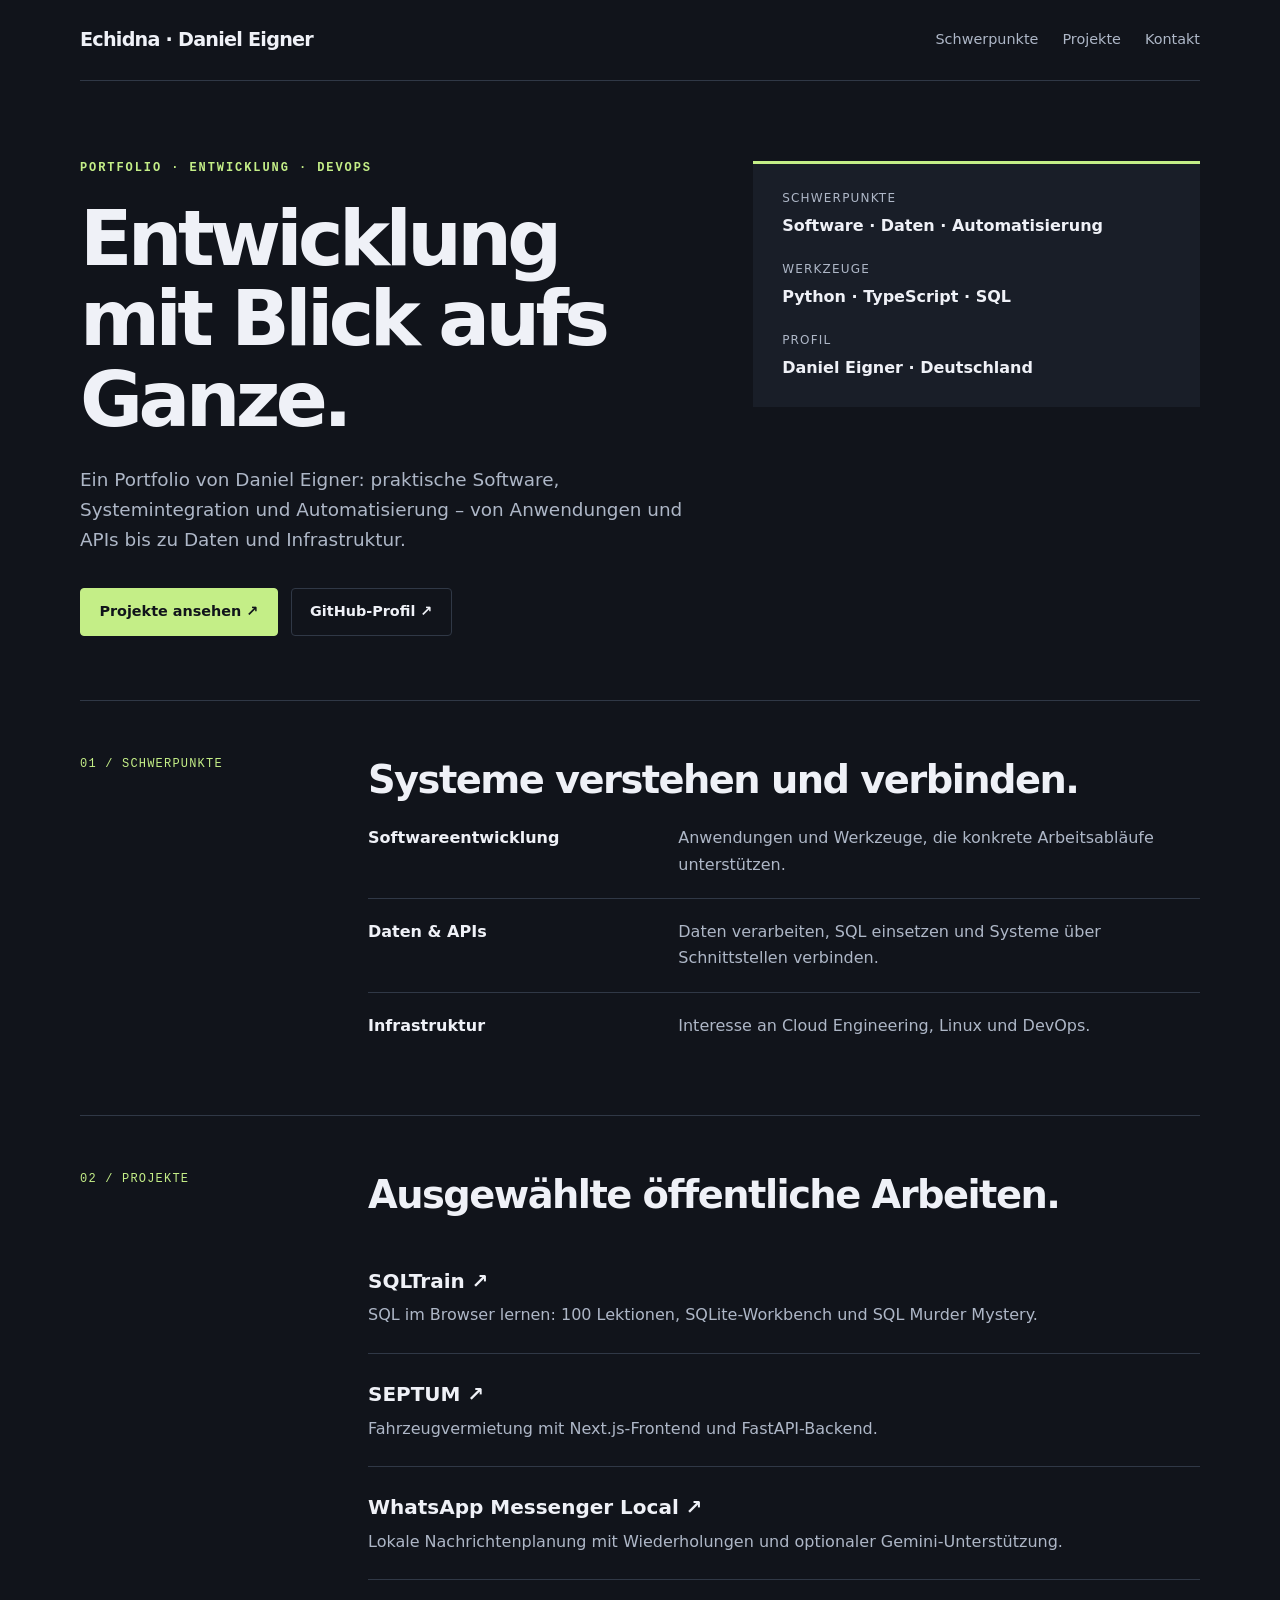
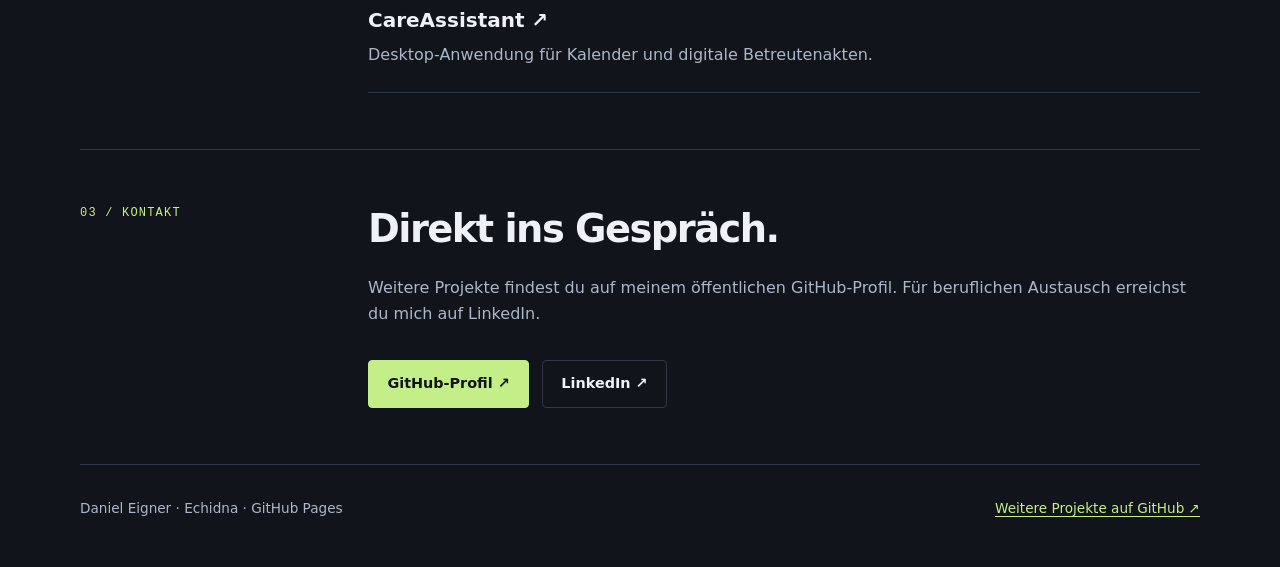
==== docs/echidna/index.html @ 301346eb "Publish Echidna portfolio through the public project website" ====
<!doctype html>
<html lang="de">
<head>
<meta charset="utf-8">
<meta name="viewport" content="width=device-width, initial-scale=1">
<meta name="description" content="Ein Portfolio von Daniel Eigner: praktische Software, Systemintegration und Automatisierung – von Anwendungen und APIs bis zu Daten und Infrastruktur.">
<meta name="color-scheme" content="dark">
<meta property="og:title" content="Echidna · Daniel Eigner">
<meta property="og:description" content="Ein Portfolio von Daniel Eigner: praktische Software, Systemintegration und Automatisierung – von Anwendungen und APIs bis zu Daten und Infrastruktur.">
<meta property="og:type" content="website">
<meta property="og:url" content="https://eige90.github.io/Eige90/echidna/">
<link rel="canonical" href="https://eige90.github.io/Eige90/echidna/">
<link rel="stylesheet" href="site.css">
<title>Echidna · Daniel Eigner · Projektseite</title>
</head>
<body>
<a class="skip" href="#inhalt">Zum Inhalt springen</a>
<header><a class="brand" href="./">Echidna · Daniel Eigner</a><nav aria-label="Hauptnavigation"><a href="#schwerpunkte">Schwerpunkte</a><a href="#projekte">Projekte</a><a href="#kontakt">Kontakt</a></nav></header>
<main id="inhalt">
<section class="hero" aria-label="Überblick"><div><p class="eyebrow">Portfolio · Entwicklung · DevOps</p><h1>Entwicklung mit Blick aufs Ganze.</h1><p class="intro">Ein Portfolio von Daniel Eigner: praktische Software, Systemintegration und Automatisierung – von Anwendungen und APIs bis zu Daten und Infrastruktur.</p><div class="actions"><a class="button primary" href="#projekte">Projekte ansehen ↗</a><a class="button" href="https://github.com/Eige90">GitHub-Profil ↗</a></div></div><aside class="facts" aria-label="Projektdaten"><dl><dt>Schwerpunkte</dt><dd>Software · Daten · Automatisierung</dd><dt>Werkzeuge</dt><dd>Python · TypeScript · SQL</dd><dt>Profil</dt><dd>Daniel Eigner · Deutschland</dd></dl></aside></section>
<section class="section" id="schwerpunkte"><div class="section-label">01 / Schwerpunkte</div><div><h2>Systeme verstehen und verbinden.</h2><div class="rows"><div class="row"><strong>Softwareentwicklung</strong><p>Anwendungen und Werkzeuge, die konkrete Arbeitsabläufe unterstützen.</p></div><div class="row"><strong>Daten & APIs</strong><p>Daten verarbeiten, SQL einsetzen und Systeme über Schnittstellen verbinden.</p></div><div class="row"><strong>Infrastruktur</strong><p>Interesse an Cloud Engineering, Linux und DevOps.</p></div></div></div></section><section class="section" id="projekte"><div class="section-label">02 / Projekte</div><div><h2>Ausgewählte öffentliche Arbeiten.</h2><a class="project" href="https://eige90.github.io/SQLtrain/"><strong>SQLTrain ↗</strong><span>SQL im Browser lernen: 100 Lektionen, SQLite-Workbench und SQL Murder Mystery.</span></a><a class="project" href="https://eige90.github.io/Septem/"><strong>SEPTUM ↗</strong><span>Fahrzeugvermietung mit Next.js-Frontend und FastAPI-Backend.</span></a><a class="project" href="https://eige90.github.io/whatsapp-messenger/"><strong>WhatsApp Messenger Local ↗</strong><span>Lokale Nachrichtenplanung mit Wiederholungen und optionaler Gemini-Unterstützung.</span></a><a class="project" href="https://eige90.github.io/CareAssistant/"><strong>CareAssistant ↗</strong><span>Desktop-Anwendung für Kalender und digitale Betreutenakten.</span></a></div></section><section class="section" id="kontakt"><div class="section-label">03 / Kontakt</div><div><h2>Direkt ins Gespräch.</h2><p>Weitere Projekte findest du auf meinem öffentlichen GitHub-Profil. Für beruflichen Austausch erreichst du mich auf LinkedIn.</p><div class="actions"><a class="button primary" href="https://github.com/Eige90">GitHub-Profil ↗</a><a class="button" href="https://www.linkedin.com/in/eignerdaniel/">LinkedIn ↗</a></div></div></section>
</main>
<footer><p>Daniel Eigner · Echidna · GitHub Pages</p><a href="https://github.com/Eige90">Weitere Projekte auf GitHub ↗</a></footer>
</body>
</html>
---- docs/echidna/site.css ----
:root{color-scheme:dark;--bg:#11141b;--panel:#191e28;--text:#eff1f7;--muted:#aeb7c7;--line:#303846;--accent:#c4ee87;font-family:Inter,ui-sans-serif,system-ui,-apple-system,BlinkMacSystemFont,"Segoe UI",sans-serif;font-synthesis:none}*{box-sizing:border-box}html{scroll-behavior:smooth;scroll-padding-top:6rem}body{margin:0;background:var(--bg);color:var(--text);line-height:1.65}a{color:var(--accent);text-underline-offset:.25em}a:hover{color:#fff}a:focus-visible{outline:3px solid var(--accent);outline-offset:5px}header,main,footer{width:min(1120px,calc(100% - 3rem));margin:auto}header{display:flex;justify-content:space-between;align-items:center;gap:1rem;padding:1.5rem 0;border-bottom:1px solid var(--line)}.brand{font-weight:750;letter-spacing:-.04em;color:var(--text);text-decoration:none;font-size:1.2rem}nav{display:flex;gap:1.5rem;flex-wrap:wrap}nav a{color:var(--muted);font-size:.9rem;text-decoration:none}.hero{padding:5rem 0 4rem;display:grid;grid-template-columns:minmax(0,1.4fr) minmax(0,1fr);gap:3rem;align-items:start}.eyebrow{text-transform:uppercase;letter-spacing:.16em;color:var(--accent);font:600 .75rem ui-monospace,SFMono-Regular,monospace;margin:0 0 1.5rem}h1{font-size:clamp(2.7rem,6vw,5.3rem);line-height:1.05;letter-spacing:-.06em;margin:0 0 1.5rem;overflow-wrap:anywhere}h2{font-size:clamp(1.7rem,3vw,2.5rem);line-height:1.2;letter-spacing:-.04em;margin:0 0 1.4rem}h3{font-size:1.15rem;margin:.2rem 0 .5rem}.intro{color:var(--muted);font-size:1.15rem;max-width:42rem}.actions{display:flex;flex-wrap:wrap;gap:.8rem;margin-top:2rem}.button{padding:.7rem 1.15rem;border:1px solid var(--line);border-radius:4px;text-decoration:none;font-weight:650;font-size:.9rem;color:var(--text)}.button.primary{background:var(--accent);border-color:var(--accent);color:var(--bg)}.button:hover{border-color:var(--accent)}.facts{padding:1.6rem 1.8rem;background:var(--panel);border-top:3px solid var(--accent)}.facts dl{margin:0}.facts dt{font-size:.75rem;text-transform:uppercase;letter-spacing:.1em;color:var(--muted);margin-top:1.3rem}.facts dt:first-child{margin-top:0}.facts dd{margin:.25rem 0 0;font-weight:600}.note{color:var(--muted);font-size:.9rem;border-left:2px solid var(--accent);padding:.2rem 0 .2rem 1rem;margin-top:1.5rem}.section{padding:3.5rem 0;border-top:1px solid var(--line);display:grid;grid-template-columns:15rem minmax(0,1fr);gap:3rem}.section-label{font:500 .75rem ui-monospace,SFMono-Regular,monospace;color:var(--accent);letter-spacing:.1em;text-transform:uppercase}.section p{color:var(--muted)}.rows{display:grid;gap:0}.row{display:grid;grid-template-columns:minmax(9rem,.8fr) minmax(0,1.5fr);gap:2rem;padding:1.25rem 0;border-top:1px solid var(--line)}.row:first-child{border-top:0;padding-top:0}.row p{margin:0}.row strong{font-weight:650}.project{display:block;color:var(--text);text-decoration:none;padding:1.5rem 0;border-bottom:1px solid var(--line)}.project:first-child{padding-top:0}.project strong{font-size:1.25rem}.project span{display:block;color:var(--muted);margin-top:.3rem}.project:hover strong{color:var(--accent)}pre{max-width:100%;overflow-x:auto;background:#0b0e13;border:1px solid var(--line);border-radius:4px;padding:1.2rem 1.4rem;font-size:.88rem;line-height:1.8;color:#e5eaf4}code{font-family:ui-monospace,SFMono-Regular,Consolas,monospace}p code,li code{color:var(--text);font-size:.9em;overflow-wrap:anywhere}.step{margin:2rem 0}.step:first-child{margin-top:0}.step p{margin:.4rem 0 1rem}.banner{display:block;width:100%;height:auto;border-radius:6px;margin-bottom:2rem}.stack{display:flex;flex-wrap:wrap;gap:.5rem;padding:0;list-style:none}.stack li{font:500 .8rem ui-monospace,SFMono-Regular,monospace;border:1px solid var(--line);padding:.4rem .7rem;color:var(--muted)}footer{border-top:1px solid var(--line);padding:2rem 0 3rem;display:flex;justify-content:space-between;gap:1rem;font-size:.85rem;color:var(--muted)}footer p{margin:0}.skip{position:absolute;left:1rem;top:-5rem;padding:.6rem 1rem;background:var(--bg)}.skip:focus{top:1rem}::selection{background:var(--accent);color:var(--bg)}@media(max-width:760px){header,main,footer{width:calc(100% - 2rem)}header{align-items:flex-start;flex-direction:column}nav{gap:1rem}.hero{grid-template-columns:1fr;padding:3rem 0;gap:2rem}.section{grid-template-columns:1fr;gap:1rem;padding:2.5rem 0}.row{grid-template-columns:1fr;gap:.4rem}footer{flex-direction:column}h1{font-size:clamp(2.4rem,10vw,4rem)}}@media(prefers-reduced-motion:reduce){html{scroll-behavior:auto}}
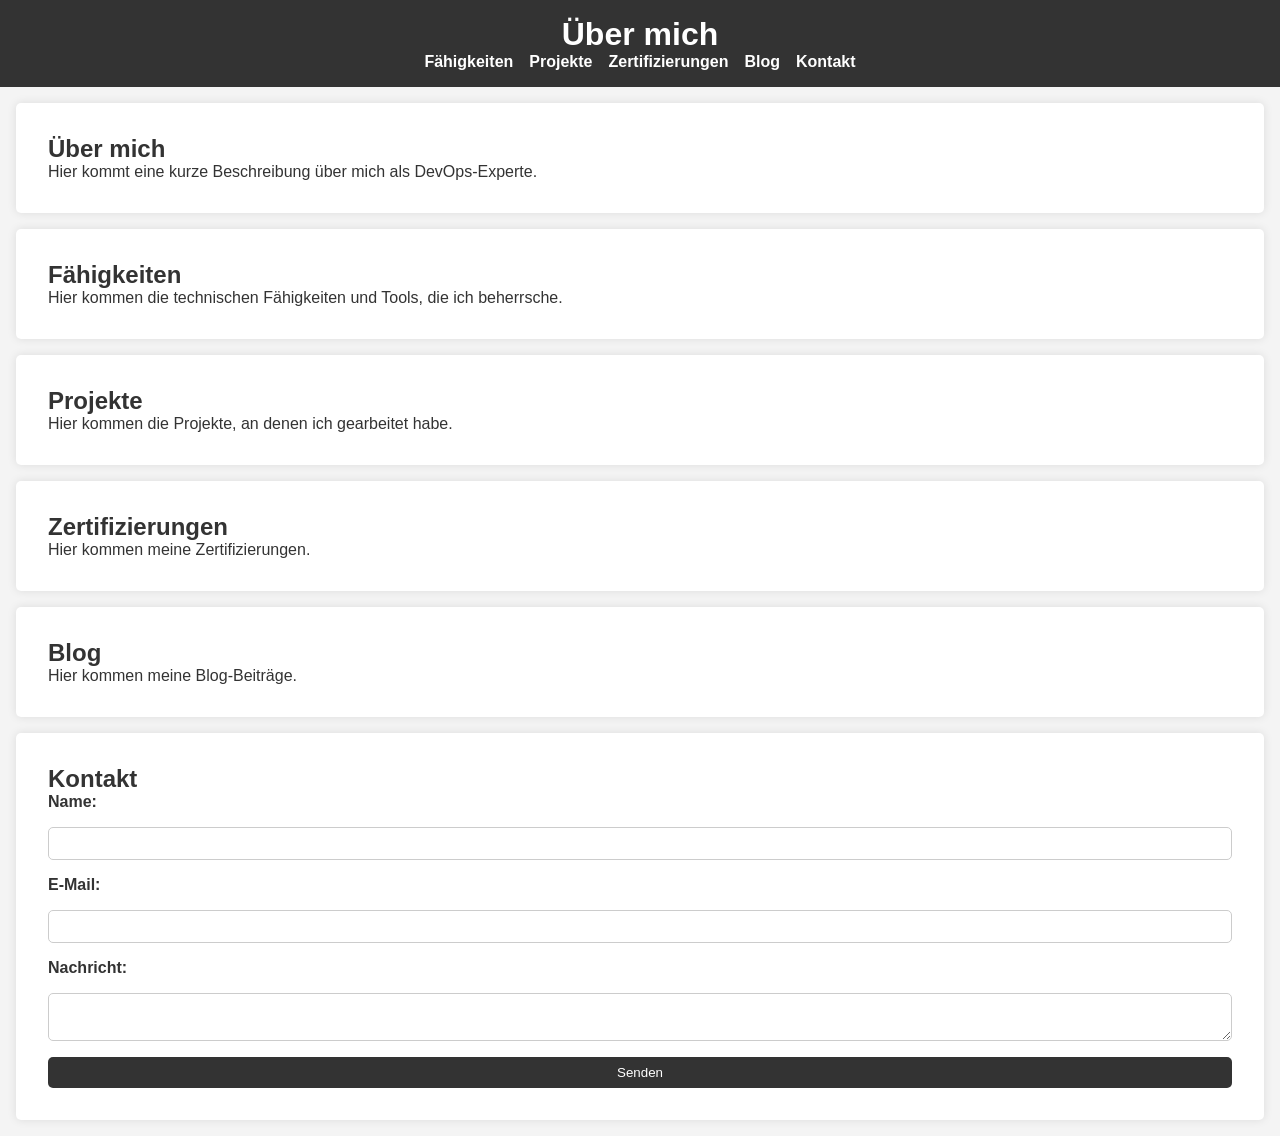
==== commit b85e2c23: "Publish the original Echidna frontend and remove the replacement portfolio" ====
--- a/docs/echidna/index.html
+++ b/docs/echidna/index.html
@@ -1,25 +1,57 @@
-<!doctype html>
+<!DOCTYPE html>
 <html lang="de">
 <head>
-<meta charset="utf-8">
-<meta name="viewport" content="width=device-width, initial-scale=1">
-<meta name="description" content="Ein Portfolio von Daniel Eigner: praktische Software, Systemintegration und Automatisierung – von Anwendungen und APIs bis zu Daten und Infrastruktur.">
-<meta name="color-scheme" content="dark">
-<meta property="og:title" content="Echidna · Daniel Eigner">
-<meta property="og:description" content="Ein Portfolio von Daniel Eigner: praktische Software, Systemintegration und Automatisierung – von Anwendungen und APIs bis zu Daten und Infrastruktur.">
-<meta property="og:type" content="website">
-<meta property="og:url" content="https://eige90.github.io/Eige90/echidna/">
-<link rel="canonical" href="https://eige90.github.io/Eige90/echidna/">
-<link rel="stylesheet" href="site.css">
-<title>Echidna · Daniel Eigner · Projektseite</title>
+    <meta charset="UTF-8">
+    <meta name="viewport" content="width=device-width, initial-scale=1.0">
+    <title>DevOps Portfolio</title>
+    <link rel="stylesheet" href="styles.css">
 </head>
 <body>
-<a class="skip" href="#inhalt">Zum Inhalt springen</a>
-<header><a class="brand" href="./">Echidna · Daniel Eigner</a><nav aria-label="Hauptnavigation"><a href="#schwerpunkte">Schwerpunkte</a><a href="#projekte">Projekte</a><a href="#kontakt">Kontakt</a></nav></header>
-<main id="inhalt">
-<section class="hero" aria-label="Überblick"><div><p class="eyebrow">Portfolio · Entwicklung · DevOps</p><h1>Entwicklung mit Blick aufs Ganze.</h1><p class="intro">Ein Portfolio von Daniel Eigner: praktische Software, Systemintegration und Automatisierung – von Anwendungen und APIs bis zu Daten und Infrastruktur.</p><div class="actions"><a class="button primary" href="#projekte">Projekte ansehen ↗</a><a class="button" href="https://github.com/Eige90">GitHub-Profil ↗</a></div></div><aside class="facts" aria-label="Projektdaten"><dl><dt>Schwerpunkte</dt><dd>Software · Daten · Automatisierung</dd><dt>Werkzeuge</dt><dd>Python · TypeScript · SQL</dd><dt>Profil</dt><dd>Daniel Eigner · Deutschland</dd></dl></aside></section>
-<section class="section" id="schwerpunkte"><div class="section-label">01 / Schwerpunkte</div><div><h2>Systeme verstehen und verbinden.</h2><div class="rows"><div class="row"><strong>Softwareentwicklung</strong><p>Anwendungen und Werkzeuge, die konkrete Arbeitsabläufe unterstützen.</p></div><div class="row"><strong>Daten & APIs</strong><p>Daten verarbeiten, SQL einsetzen und Systeme über Schnittstellen verbinden.</p></div><div class="row"><strong>Infrastruktur</strong><p>Interesse an Cloud Engineering, Linux und DevOps.</p></div></div></div></section><section class="section" id="projekte"><div class="section-label">02 / Projekte</div><div><h2>Ausgewählte öffentliche Arbeiten.</h2><a class="project" href="https://eige90.github.io/SQLtrain/"><strong>SQLTrain ↗</strong><span>SQL im Browser lernen: 100 Lektionen, SQLite-Workbench und SQL Murder Mystery.</span></a><a class="project" href="https://eige90.github.io/Septem/"><strong>SEPTUM ↗</strong><span>Fahrzeugvermietung mit Next.js-Frontend und FastAPI-Backend.</span></a><a class="project" href="https://eige90.github.io/whatsapp-messenger/"><strong>WhatsApp Messenger Local ↗</strong><span>Lokale Nachrichtenplanung mit Wiederholungen und optionaler Gemini-Unterstützung.</span></a><a class="project" href="https://eige90.github.io/CareAssistant/"><strong>CareAssistant ↗</strong><span>Desktop-Anwendung für Kalender und digitale Betreutenakten.</span></a></div></section><section class="section" id="kontakt"><div class="section-label">03 / Kontakt</div><div><h2>Direkt ins Gespräch.</h2><p>Weitere Projekte findest du auf meinem öffentlichen GitHub-Profil. Für beruflichen Austausch erreichst du mich auf LinkedIn.</p><div class="actions"><a class="button primary" href="https://github.com/Eige90">GitHub-Profil ↗</a><a class="button" href="https://www.linkedin.com/in/eignerdaniel/">LinkedIn ↗</a></div></div></section>
-</main>
-<footer><p>Daniel Eigner · Echidna · GitHub Pages</p><a href="https://github.com/Eige90">Weitere Projekte auf GitHub ↗</a></footer>
+    <header>
+        <h1>Über mich</h1>
+        <nav>
+            <ul>
+                <li><a href="#skills">Fähigkeiten</a></li>
+                <li><a href="#projects">Projekte</a></li>
+                <li><a href="#certifications">Zertifizierungen</a></li>
+                <li><a href="#blog">Blog</a></li>
+                <li><a href="#contact">Kontakt</a></li>
+            </ul>
+        </nav>
+    </header>
+    <section id="about">
+        <h2>Über mich</h2>
+        <p>Hier kommt eine kurze Beschreibung über mich als DevOps-Experte.</p>
+    </section>
+    <section id="skills">
+        <h2>Fähigkeiten</h2>
+        <p>Hier kommen die technischen Fähigkeiten und Tools, die ich beherrsche.</p>
+    </section>
+    <section id="projects">
+        <h2>Projekte</h2>
+        <p>Hier kommen die Projekte, an denen ich gearbeitet habe.</p>
+    </section>
+    <section id="certifications">
+        <h2>Zertifizierungen</h2>
+        <p>Hier kommen meine Zertifizierungen.</p>
+    </section>
+    <section id="blog">
+        <h2>Blog</h2>
+        <p>Hier kommen meine Blog-Beiträge.</p>
+    </section>
+    <section id="contact">
+        <h2>Kontakt</h2>
+        <form>
+            <label for="name">Name:</label>
+            <input type="text" id="name" name="name">
+            <label for="email">E-Mail:</label>
+            <input type="email" id="email" name="email">
+            <label for="message">Nachricht:</label>
+            <textarea id="message" name="message"></textarea>
+            <button type="submit">Senden</button>
+            <p id="contact-status" role="status" hidden></p>
+        </form>
+    </section>
+    <script src="script.js"></script>
 </body>
 </html>
--- a/docs/echidna/styles.css
+++ b/docs/echidna/styles.css
@@ -0,0 +1,75 @@
+* {
+    box-sizing: border-box;
+    margin: 0;
+    padding: 0;
+}
+
+body {
+    font-family: 'Arial', sans-serif;
+    background-color: #f4f4f4;
+    color: #333;
+}
+
+header {
+    background-color: #333;
+    color: #fff;
+    padding: 1rem;
+    text-align: center;
+}
+
+header nav ul {
+    list-style: none;
+    display: flex;
+    justify-content: center;
+    gap: 1rem;
+}
+
+header nav ul li a {
+    color: #fff;
+    text-decoration: none;
+    font-weight: bold;
+}
+
+section {
+    padding: 2rem;
+    margin: 1rem;
+    background-color: #fff;
+    border-radius: 5px;
+    box-shadow: 0 0 10px rgba(0, 0, 0, 0.1);
+}
+
+form {
+    display: flex;
+    flex-direction: column;
+    gap: 1rem;
+}
+
+form label {
+    font-weight: bold;
+}
+
+form input, form textarea {
+    padding: 0.5rem;
+    border: 1px solid #ccc;
+    border-radius: 5px;
+}
+
+form button {
+    padding: 0.5rem;
+    border: none;
+    border-radius: 5px;
+    background-color: #333;
+    color: #fff;
+    cursor: pointer;
+}
+
+form button:hover {
+    background-color: #555;
+}
+
+/* Responsive Design */
+@media (max-width: 768px) {
+    header nav ul {
+        flex-direction: column;
+    }
+}
